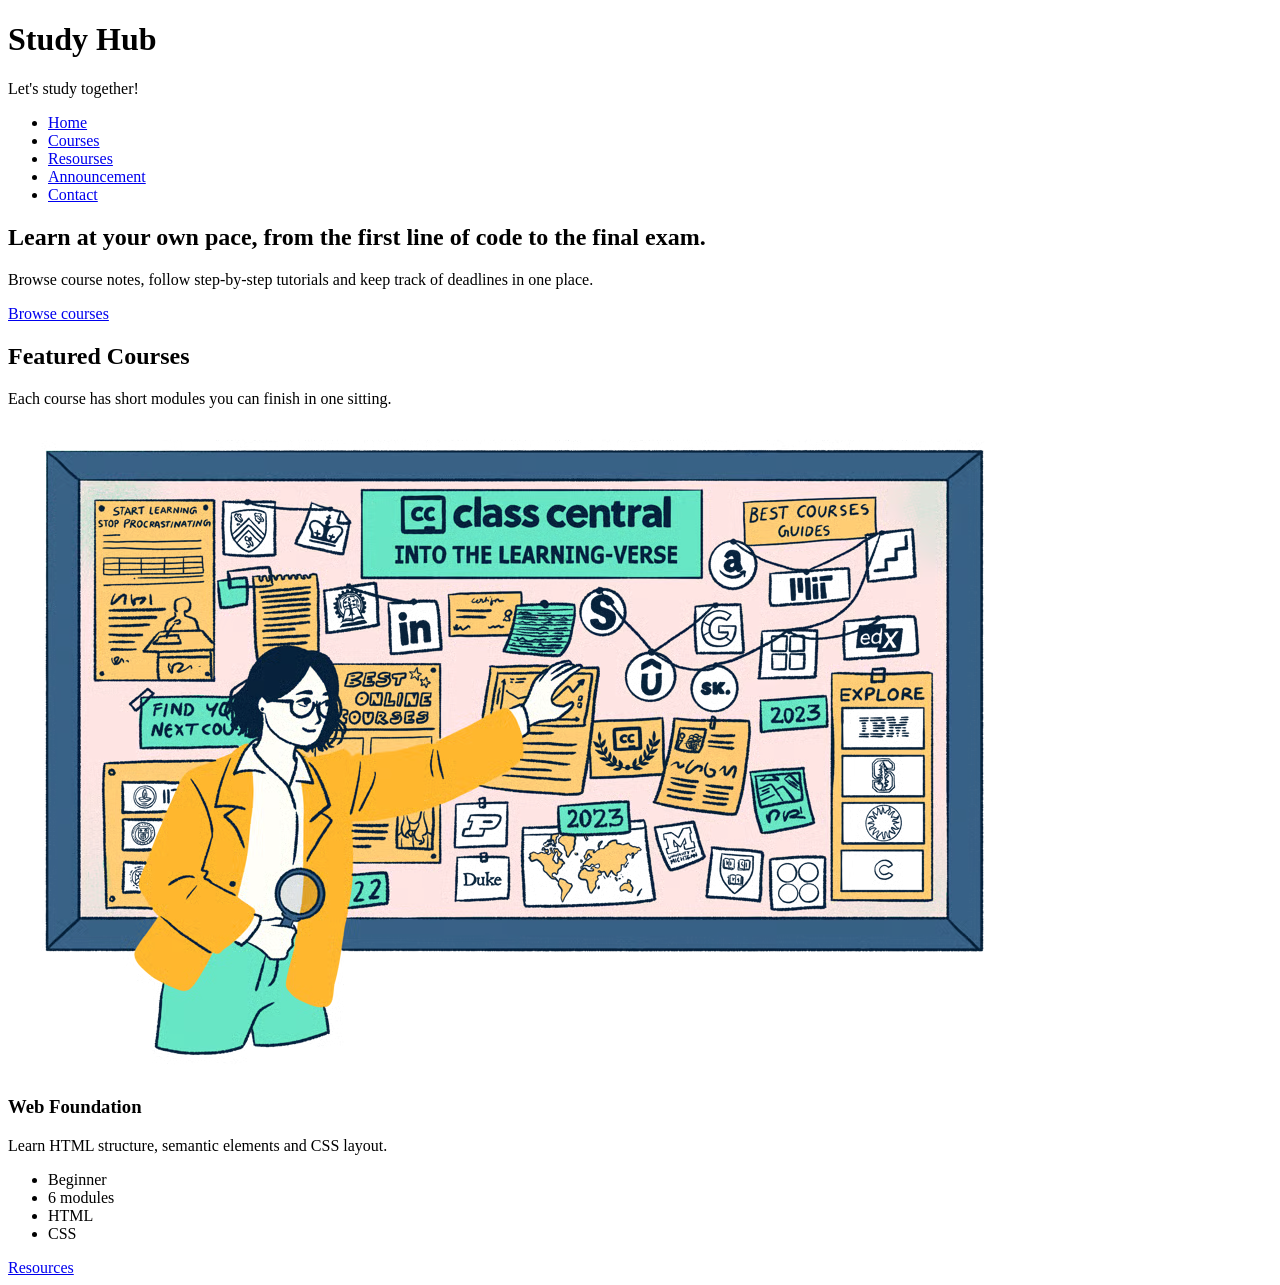
==== Week1/Workshop/index.html @ 1a30a335 "Added header and main HTML" ====
<!DOCTYPE html>
<html>
<head>
	<meta charset="utf-8">
	<meta name="viewport" content="width=device-width, initial-scale=1">
	<title>Study Website</title>
	<link rel="stylesheet" type="text/css" href="style.css">

</head>
<body>
	<header>
		<h1 class="top">Study Hub</h1>
		<p>Let's study together!</p>

		<!-- Navigation Bar -->
		<nav class="main-nav">
		<ul>
			<li><a href="#home">Home</a></li>
			<li><a href="#courses">Courses</a></li>
			<li><a href="#resourses">Resourses</a></li>
			<li><a href="#announcement">Announcement</a></li>
			<li><a href="#contact">Contact</a></li>
		</ul>
		</nav>
	</header>

	<!-- Main Section -->
	<main>
		<!-- HOME -->
		<section class="hero" id="home">
			<div class="hero-text">
				<h2>Learn at your own pace, from the first line of code to the final exam.</h2>
				<p>Browse course notes, follow step-by-step tutorials and keep track of deadlines in one place.</p>
				<a class="button" href="#courses">Browse courses</a>
			</div>
		</section>

		<!-- COURSES -->
		<section class="block" id="course">
			<h2>Featured Courses</h2>
			<p>Each course has short modules you can finish in one sitting.</p>

			<div class="card-grid">
				<article class="card">
					<img src="Course.jpg" alt="Browser window showing HTML header and nav tags">
					<div class="card-body">
						<h3>Web Foundation</h3>
						<p>Learn HTML structure, semantic elements and CSS layout.</p>
						<ul class="tags">
							<li>Beginner</li>
							<li>6 modules</li>
							<li>HTML</li>
							<li>CSS</li>
						</ul>
						<a href="#resourses">Resources</a>
					</div>
				</article>
				
			</div>
			
		</section>
	</main>



</body>
</html>
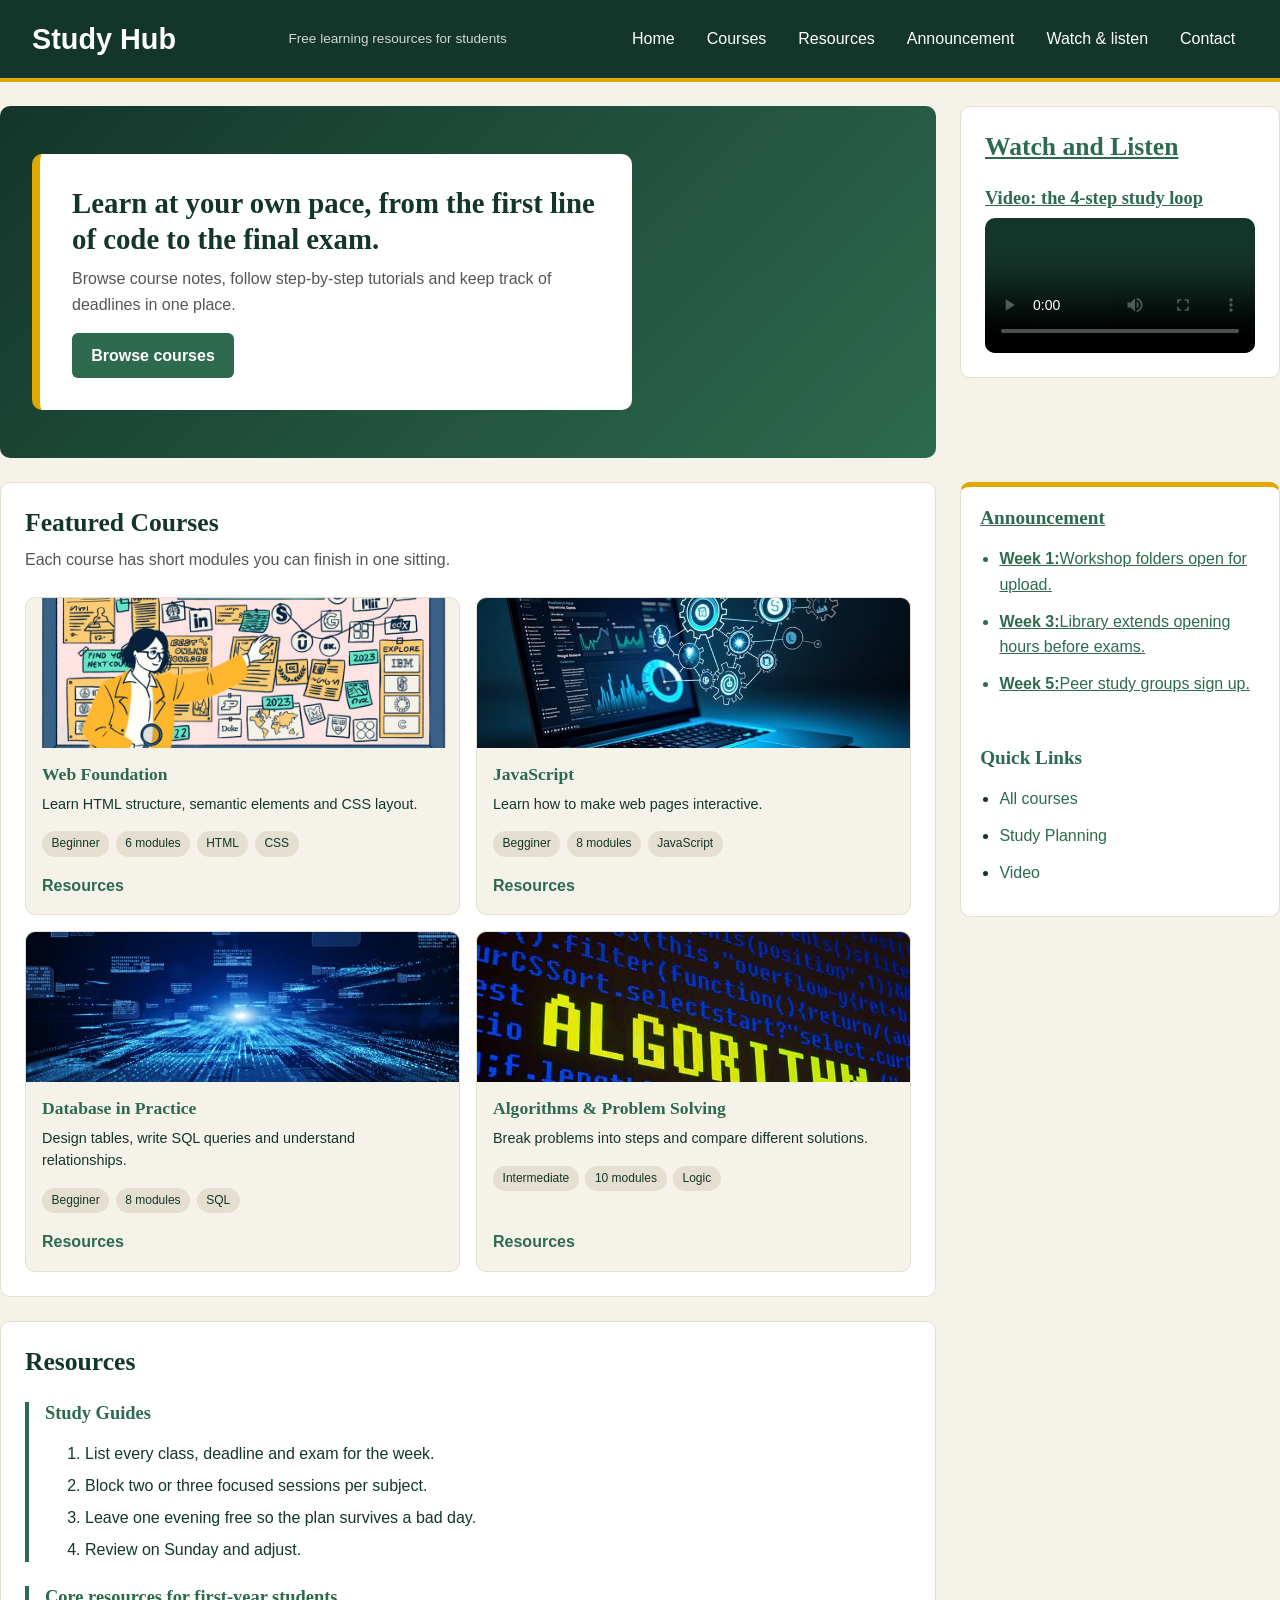
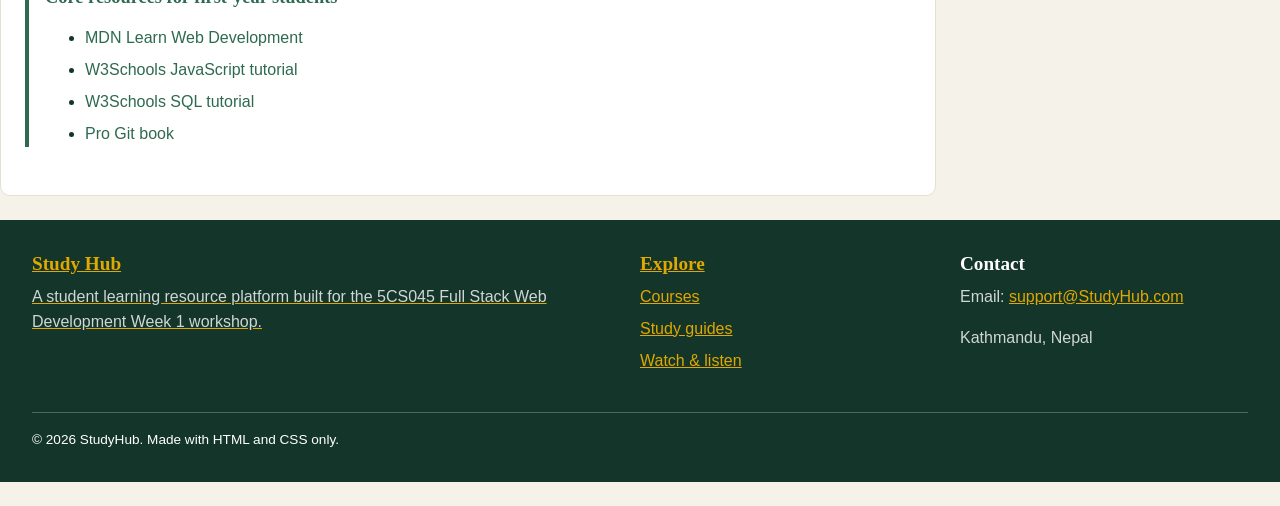
==== commit bf5b8431: "Complete Website" ====
--- a/Week1/Workshop/index.html
+++ b/Week1/Workshop/index.html
@@ -3,27 +3,31 @@
 <head>
 	<meta charset="utf-8">
 	<meta name="viewport" content="width=device-width, initial-scale=1">
-	<title>Study Website</title>
+	<title>Study Website | Student Learning Resource Platform</title>
 	<link rel="stylesheet" type="text/css" href="style.css">
 
 </head>
 <body>
-	<header>
-		<h1 class="top">Study Hub</h1>
-		<p>Let's study together!</p>
+	<header class="site-header">
+		<h1 class="brand-name">Study Hub</h1>
+		<p class="brand-tag">Free learning resources for students</p>
 
 		<!-- Navigation Bar -->
 		<nav class="main-nav">
 		<ul>
 			<li><a href="#home">Home</a></li>
 			<li><a href="#courses">Courses</a></li>
-			<li><a href="#resourses">Resourses</a></li>
-			<li><a href="#announcement">Announcement</a></li>
+			<li><a href="#resources">Resources</a></li>
+			<li><a href="#announcement">Announcement</a>
+			</li>
+			<li><a href="#media">Watch &amp; listen</a></li>
 			<li><a href="#contact">Contact</a></li>
 		</ul>
 		</nav>
 	</header>
 
+<!-- Main content and sidebar layout -->
+<div class="content-layout">
 	<!-- Main Section -->
 	<main>
 		<!-- HOME -->
@@ -36,7 +40,7 @@
 		</section>
 
 		<!-- COURSES -->
-		<section class="block" id="course">
+		<section class="block" id="courses">
 			<h2>Featured Courses</h2>
 			<p>Each course has short modules you can finish in one sitting.</p>
 
@@ -52,16 +56,140 @@
 							<li>HTML</li>
 							<li>CSS</li>
 						</ul>
-						<a href="#resourses">Resources</a>
+						<a href="#resources">Resources</a>
 					</div>
 				</article>
-				
+
+				<article class="card">
+					<img src="JS.jpg" alt="JavaScript adds functionality.">
+					<div class="card-body">
+						<h3>JavaScript</h3>
+						<p>Learn how to make web pages interactive.</p>
+						<ul class="tags">
+							<li>Begginer</li>
+							<li>8 modules</li>
+							<li>JavaScript</li>
+						</ul>
+						<a href="#resources">Resources</a>
+					</div>
+				</article>
+
+				<article class="card">
+					<img src="Database.jpg" alt="Database cylinder drawn as stacked gold and coral discs">
+					<div class="card-body">
+						<h3>Database in Practice</h3>
+						<p>Design tables, write SQL queries and understand relationships.</p>
+						<ul class="tags">
+							<li>Begginer</li>
+							<li>8 modules</li>
+							<li>SQL</li>
+						</ul>
+						<a href="#resources">Resources</a>
+					</div>
+				</article>
+
+				<article class="card">
+					<img src="Algo.jpg" alt="Tree diagram of connected circles representing an algorithm">
+					<div class="card-body">
+						<h3>Algorithms &amp; Problem Solving</h3>
+						<p>Break problems into steps and compare different solutions.</p>
+						<ul class="tags">
+							<li>Intermediate</li>
+							<li>10 modules</li>
+							<li>Logic</li>
+						</ul>
+						<a href="#resources">Resources</a>
+					</div>
+				</article>
 			</div>
-			
 		</section>
 	</main>
+</div>
 
+<!-- Resources -->
+		<section id="resources">
+			<h2>Resources</h2>
 
+			<article class="guide" id="study-guides">
+				<h3>Study Guides</h3>
+				<ol>
+					<li>List every class, deadline and exam for the week.</li>
+					<li>Block two or three focused sessions per subject.</li>
+					<li>Leave one evening free so the plan survives a bad day.</li>
+					<li>Review on Sunday and adjust.</li>
+				</ol>
+			</article>
+
+			<article class="guide">
+				<h3>Core resources for first-year students</h3>
+				<ul>
+					<li> <a href="https://developer.mozilla.org/en-US/docs/Learn_web_development" target="_blank" rel="noopener">MDN Learn Web Development</li>
+					<li> <a href="https://www.w3schools.com/js/default.asp" target="_blank" rel="noopener">W3Schools JavaScript tutorial</li>
+					<li> <a href="https://www.w3schools.com/sql/default.asp" target="_blank" rel="noopener">W3Schools SQL tutorial</li>
+					<li> <a href="https://git-scm.com/book/en/v2" target="_blank" rel="noopener">Pro Git book</li>
+				</ul>
+			</article>
+		</section>
+
+	<!-- Multimedia -->
+		<section id="media">
+			<h2>Watch and Listen</h2>
+			<div class="media-row">
+				<div class="media-item">
+					<h3>Video: the 4-step study loop</h3>
+					<video controls preload="metadata" width="640" height="360" poster="images/video-poster.jpg" >
+			          <source src="Study-tips.mp4" type="video/mp4">
+			          Your browser does not support the video element.
+			        </video>
+				</div>
+			</div>
+		</section>
+
+<!-- Sidebar -->
+	<aside class="sidebar" id="announcement" aria-label="Announcement and quick links">
+		<section class="side-box">
+			<h2>Announcement</h2>
+			<ul>
+				<li><strong>Week 1:</strong>Workshop folders open for upload.</li>
+				<li><strong>Week 3:</strong>Library extends opening hours before exams.</li>
+				<li><strong>Week 5:</strong>Peer study groups sign up.</li>
+			</ul>
+		</section>
+
+		<section class="side-box">
+			<h2>Quick Links</h2>
+			<ul>
+				<li><a href="#courses">All courses</li>
+				<li><a href="#resources">Study Planning</li>
+				<li><a href="#media">Video</li>
+			</ul>
+		</section>
+	</aside>
+
+	
+	<!-- Footer-->
+	<footer class="bottom" id="contact">
+		<section>
+			<h2>Study Hub</h2>
+			<p>A student learning resource platform built for the 5CS045 Full Stack Web Development Week 1 workshop.</p>
+    </section>
+
+    <section>
+      <h2>Explore</h2>
+      <ul>
+        <li><a href="#courses">Courses</a></li>
+        <li><a href="#study-guides">Study guides</a></li>
+        <li><a href="#media">Watch &amp; listen</a></li>
+      </ul>
+    </section>
+
+    <section>
+      <h2>Contact</h2>
+      <p>Email: <a href="mailto:support@StudyHub.com">support@StudyHub.com</a></p>
+      <p>Kathmandu, Nepal</p>
+    </section>
+    <p class="copyright">&copy; 2026 StudyHub. Made with HTML and CSS only.</p>
+	</footer>
 
 </body>
 </html>
--- a/Week1/Workshop/style.css
+++ b/Week1/Workshop/style.css
@@ -0,0 +1,557 @@
+:root {
+    --ink: #14352a;
+    --page: #f5f2ea;
+    --white: #ffffff;
+    --teal: #2d6a4f;
+    --coral: #c8553d;
+    --gold: #e0a800;
+    --mist: #e4dfd0;
+    --radius: 10px;
+}
+
+/* BASE */
+
+* {
+    box-sizing: border-box;
+}
+
+html {
+    scroll-behavior: smooth;
+    scroll-padding-top: 1rem;
+}
+
+img,
+video {
+    max-width: 100%;
+    height: auto;
+    display: block;
+}
+
+video {
+    width: 100%;
+    border-radius: var(--radius);
+    background: var(--ink);
+}
+
+h2,
+h3 {
+    font-family: Georgia, "Times New Roman", serif;
+    line-height: 1.25;
+    margin: 0 0 0.5rem;
+}
+
+h2 {
+    font-size: 1.6rem;
+}
+
+h3 {
+    font-size: 1.15rem;
+}
+
+p {
+    margin: 0 0 1rem;
+    max-width: 70ch;
+}
+
+a {
+    color: var(--teal);
+}
+
+a,
+.card {
+    transition: 0.2s;
+}
+
+a:hover {
+    color: var(--coral);
+}
+
+a:focus-visible {
+    outline: 3px solid var(--gold);
+    outline-offset: 3px;
+}
+
+/* PAGE LAYOUT */
+
+body {
+    margin: 0;
+    display: grid;
+    grid-template-columns: minmax(0, 1fr) minmax(260px, 320px);
+    gap: 1.5rem;
+    align-items: start;
+    font: 1rem/1.6 "Segoe UI", Roboto, Arial, sans-serif;
+    color: var(--ink);
+    background: var(--page);
+}
+
+.content-layout,
+.content-layout > main {
+    display: contents;
+}
+
+.hero,
+#courses,
+#resources,
+#media,
+.sidebar {
+    min-width: 0;
+}
+
+.site-header {
+    grid-column: 1 / -1;
+}
+
+.hero {
+    grid-area: 2 / 1;
+}
+
+#courses {
+    grid-area: 3 / 1;
+}
+
+#resources {
+    grid-area: 4 / 1;
+}
+
+#media {
+    grid-area: 2 / 2;
+}
+
+.sidebar {
+    grid-area: 3 / 2 / 5;
+}
+
+.bottom {
+    grid-area: 5 / 1 / auto / -1;
+}
+
+/* SHARED PANEL STYLE */
+
+.block,
+#resources,
+#media {
+    padding: 1.5rem;
+    background: var(--white);
+    border: 1px solid var(--mist);
+    border-radius: var(--radius);
+}
+
+#resources h2,
+#media h2 {
+    margin-bottom: 1.5rem;
+}
+
+/* HEADER AND NAVIGATION */
+
+.site-header {
+    display: flex;
+    flex-wrap: wrap;
+    justify-content: space-between;
+    align-items: center;
+    gap: 1rem;
+    padding: 1rem 2rem;
+    background: var(--ink);
+    color: var(--white);
+    border-bottom: 4px solid var(--gold);
+}
+
+.brand-name,
+.brand-tag {
+    margin: 0;
+}
+
+.brand-name {
+    font-size: 1.8rem;
+}
+
+.brand-tag {
+    font-size: 0.85rem;
+    opacity: 0.8;
+}
+
+.main-nav ul {
+    display: flex;
+    flex-wrap: wrap;
+    gap: 0.4rem;
+    list-style: none;
+    margin: 0;
+    padding: 0;
+}
+
+.main-nav a {
+    display: block;
+    padding: 0.5rem 0.8rem;
+    color: var(--white);
+    text-decoration: none;
+    border-radius: 999px;
+}
+
+.main-nav a:hover {
+    background: var(--gold);
+    color: var(--ink);
+}
+
+/* HERO */
+
+.hero {
+    padding: 3rem 2rem;
+    background: linear-gradient(135deg, var(--ink), var(--teal));
+    border-radius: var(--radius);
+}
+
+.hero-text {
+    max-width: 600px;
+    padding: 2rem;
+    background: var(--white);
+    border-left: 8px solid var(--gold);
+    border-radius: var(--radius);
+}
+
+.hero-text h2 {
+    font-size: 1.8rem;
+}
+
+.hero-text p,
+.block > p {
+    color: #555;
+}
+
+/* BUTTON */
+
+.button {
+    display: inline-block;
+    padding: 0.6rem 1.2rem;
+    background: var(--teal);
+    color: var(--white);
+    text-decoration: none;
+    font-weight: 600;
+    border-radius: 6px;
+}
+
+.button:hover {
+    background: var(--coral);
+    color: var(--white);
+}
+
+/* COURSE CARDS */
+
+.card-grid {
+    display: grid;
+    grid-template-columns: repeat(2, minmax(0, 1fr));
+    gap: 1rem;
+    margin-top: 1.5rem;
+}
+
+.card {
+    display: flex;
+    flex-direction: column;
+    background: var(--page);
+    border: 1px solid var(--mist);
+    border-radius: var(--radius);
+    overflow: hidden;
+}
+
+.card:hover {
+    transform: translateY(-4px);
+    box-shadow: 0 8px 18px rgba(20, 53, 42, 0.15);
+}
+
+.card img {
+    width: 100%;
+    height: 150px;
+    object-fit: cover;
+}
+
+.card-body {
+    display: flex;
+    flex-direction: column;
+    flex: 1;
+    padding: 1rem;
+}
+
+.card-body h3 {
+    color: var(--teal);
+    font-size: 1.1rem;
+}
+
+.card-body p {
+    font-size: 0.9rem;
+    line-height: 1.5;
+}
+
+.card-body > a {
+    margin-top: auto;
+    font-weight: 600;
+    text-decoration: none;
+}
+
+.tags {
+    display: flex;
+    flex-wrap: wrap;
+    gap: 0.4rem;
+    list-style: none;
+    margin: 0 0 1rem;
+    padding: 0;
+}
+
+.tags li {
+    padding: 0.2rem 0.6rem;
+    background: var(--mist);
+    font-size: 0.75rem;
+    border-radius: 999px;
+}
+
+/* RESOURCES */
+
+.guide {
+    margin-bottom: 1.5rem;
+    padding-left: 1rem;
+    border-left: 4px solid var(--teal);
+}
+
+.guide:last-child {
+    margin-bottom: 0;
+}
+
+.guide h3 {
+    color: var(--teal);
+}
+
+.guide li {
+    margin-bottom: 0.4rem;
+}
+
+/* Links that are underlined only on hover */
+
+.guide a,
+.side-box a {
+    text-decoration: none;
+}
+
+.card-body > a:hover,
+.guide a:hover,
+.side-box a:hover {
+    text-decoration: underline;
+}
+
+/* MULTIMEDIA */
+
+.media-row {
+    display: flex;
+    flex-wrap: wrap;
+    gap: 1.5rem;
+}
+
+.media-item {
+    flex: 1 1 300px;
+    min-width: 0;
+}
+
+.media-item h3 {
+    color: var(--teal);
+}
+
+/* SIDEBAR */
+
+.sidebar {
+    display: flex;
+    flex-direction: column;
+    background: var(--white);
+    border: 1px solid var(--mist);
+    border-top: 5px solid var(--gold);
+    border-radius: var(--radius);
+    overflow: hidden;
+}
+
+.side-box {
+    padding: 1.2rem;
+}
+
+.side-box + .side-box {
+    border-top: 1px solid var(--mist);
+}
+
+.side-box h2 {
+    font-size: 1.2rem;
+    color: var(--teal);
+    margin-bottom: 1rem;
+}
+
+.side-box ul {
+    margin: 0;
+    padding-left: 1.2rem;
+}
+
+.side-box li {
+    margin-bottom: 0.7rem;
+    overflow-wrap: anywhere;
+}
+
+/* FOOTER */
+
+.bottom {
+    display: grid;
+    grid-template-columns: 2fr 1fr 1fr;
+    gap: 2rem;
+    padding: 2rem;
+    background: var(--ink);
+    color: var(--white);
+}
+
+.bottom h2 {
+    font-size: 1.2rem;
+}
+
+.bottom a {
+    color: var(--gold);
+}
+
+.bottom ul {
+    list-style: none;
+    margin: 0;
+    padding: 0;
+}
+
+.bottom li {
+    margin-bottom: 0.4rem;
+}
+
+.bottom section p {
+    color: rgba(255, 255, 255, 0.8);
+}
+
+.copyright {
+    grid-column: 1 / -1;
+    max-width: none;
+    margin: 0;
+    padding-top: 1rem;
+    border-top: 1px solid rgba(255, 255, 255, 0.25);
+    font-size: 0.85rem;
+}
+
+/* TABLET */
+
+@media (max-width: 900px) {
+    body {
+        grid-template-columns: minmax(0, 1fr) 250px;
+        gap: 1rem;
+    }
+
+    .site-header {
+        padding: 1rem;
+    }
+
+    .hero {
+        padding: 2rem 1rem;
+    }
+
+    .hero-text {
+        padding: 1.5rem;
+    }
+
+    .card-grid {
+        gap: 0.8rem;
+    }
+
+    .bottom {
+        gap: 1.5rem;
+    }
+}
+
+/* MOBILE: single stacked column */
+
+@media (max-width: 750px) {
+    body {
+        display: flex;
+        flex-direction: column;
+        align-items: stretch;
+    }
+
+    .site-header {
+        flex-direction: column;
+        align-items: flex-start;
+    }
+
+    .main-nav,
+    .main-nav ul {
+        width: 100%;
+    }
+
+    .hero,
+    #courses,
+    #resources,
+    #media,
+    .sidebar {
+        margin: 0 1rem;
+    }
+
+    .hero,
+    .hero-text {
+        padding: 1.25rem;
+    }
+
+    .card-grid {
+        grid-template-columns: 1fr;
+    }
+
+    .bottom {
+        grid-template-columns: 1fr 1fr;
+    }
+
+    .bottom section:first-child {
+        grid-column: 1 / -1;
+    }
+}
+
+/* SMALL MOBILE */
+
+@media (max-width: 480px) {
+    .main-nav ul {
+        flex-direction: column;
+    }
+
+    .main-nav a {
+        background: rgba(255, 255, 255, 0.08);
+        border-radius: 6px;
+    }
+
+    .hero-text {
+        padding: 1rem;
+    }
+
+    .hero-text h2 {
+        font-size: 1.4rem;
+    }
+
+    .block,
+    #resources,
+    #media {
+        padding: 1rem;
+    }
+
+    .bottom {
+        grid-template-columns: 1fr;
+        padding: 1.5rem 1rem;
+    }
+
+    .bottom section:first-child {
+        grid-column: auto;
+    }
+
+    h2 {
+        font-size: 1.35rem;
+    }
+}
+
+/* REDUCED MOTION */
+
+@media (prefers-reduced-motion: reduce) {
+    * {
+        transition: none !important;
+        scroll-behavior: auto !important;
+    }
+
+    .card:hover {
+        transform: none;
+    }
+}
